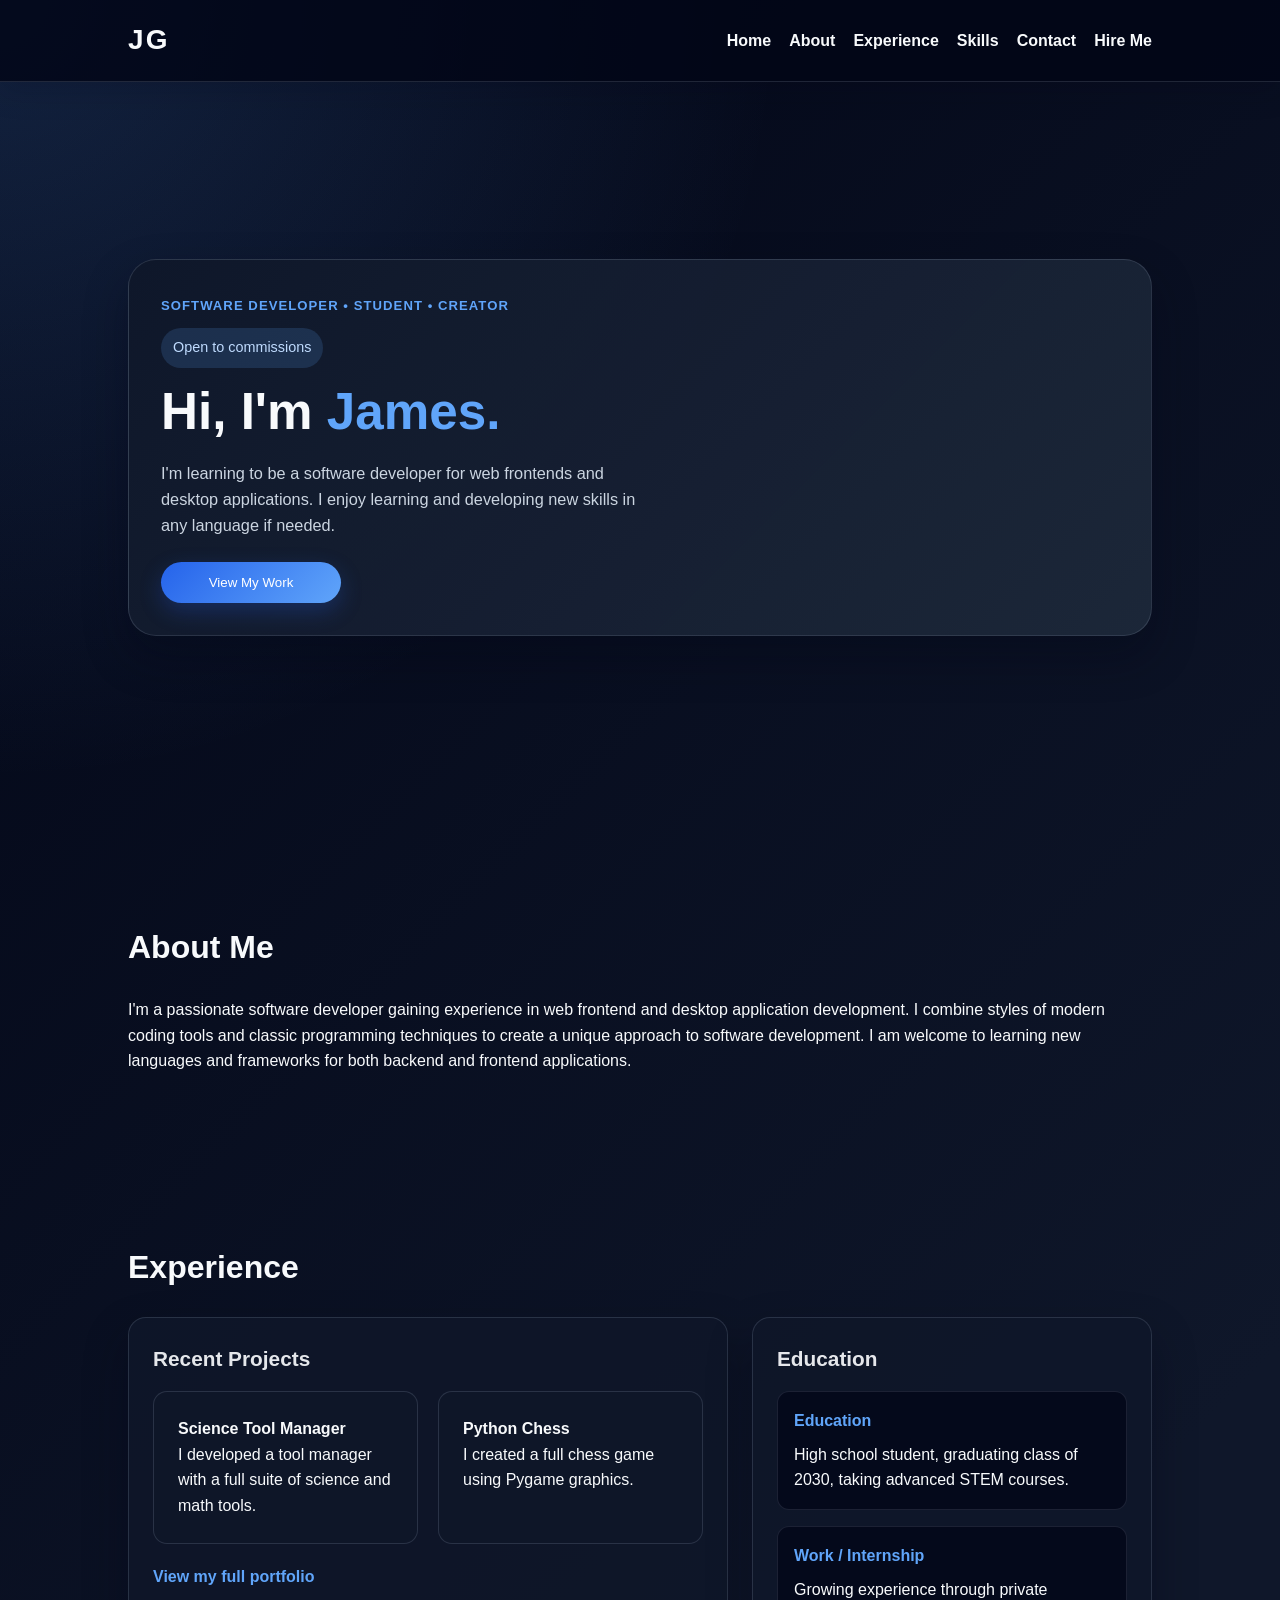
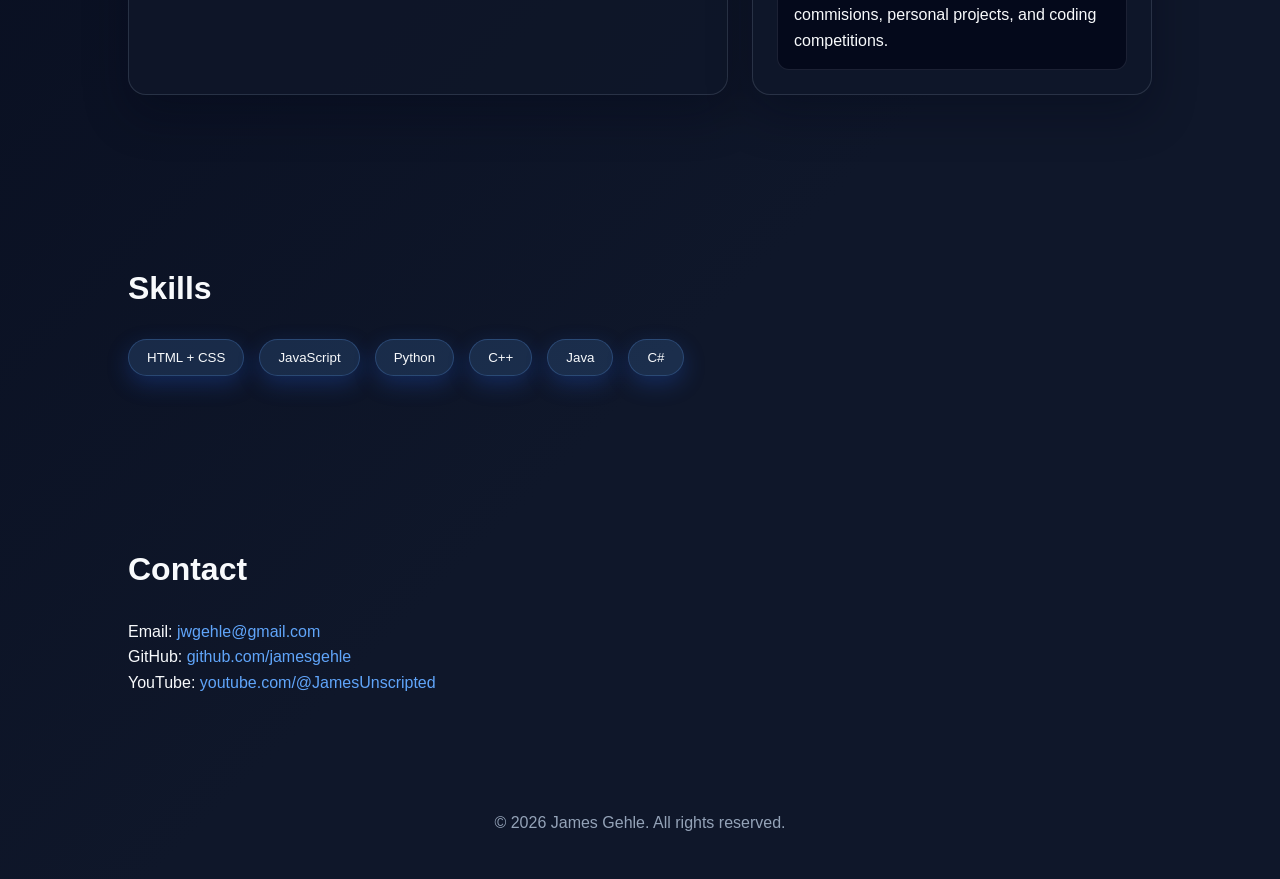
==== index.html @ cc87b3a0 "Fix HTML formatting and structure" ====
<!DOCTYPE html>
<html lang="en">
<head>
    <meta charset="UTF-8">
    <meta name="viewport" content="width=device-width, initial-scale=1.0">
    <title>James | Portfolio</title>

    <link rel="stylesheet" href="style.css">
    <script src="script.js" defer></script>
</head>
<body id="top">

<header>
    <span class="logo">JG</span>

    <nav>
        <a href="index.html#top" class="nav-btn">Home</a>
        <a href="#about"><strong>About</strong></a>
        <a href="#experience"><strong>Experience</strong></a>
        <a href="#skills"><strong>Skills</strong></a>
        <a href="#contact"><strong>Contact</strong></a>
        <a href="hire.html" class="nav-btn">Hire Me</a>
    </nav>
</header>

<section class="hero">
    <div class="hero-content">
        <div class="hero-copy">
            <p class="tag">Software Developer • Student • Creator</p>
            <div class="hero-badge">Open to commissions</div>

            <h1>
                Hi, I'm <span>James.</span>
            </h1>

            <p class="description">
                I'm learning to be a software developer for web frontends and desktop applications. I enjoy learning and developing new skills in any language if needed.
            </p>

            <button id="ctaButton" class="primary-btn">View My Work</button>
        </div>
    </div>
</section>

<section id="about" class="section">
    <h2>About Me</h2>

    <p>
        I'm a passionate software developer gaining experience in web frontend and desktop application development. I combine styles of modern coding tools and classic programming techniques to create a unique approach to software development. I am welcome to learning new languages and frameworks for both backend and frontend applications. 
    </p>
</section>

<section id="experience" class="section">
    <h2>Experience</h2>

    <div class="experience-layout">
        <div class="experience-column">
            <h3>Recent Projects</h3>

            <div class="cards">
                
                <div class="card">
                    <h4>Science Tool Manager</h4>
                    <p>I developed a tool manager with a full suite of science and math tools.</p>
                </div>

                <div class="card">
                    <h4>Python Chess</h4>
                    <p>I created a full chess game using Pygame graphics.</p>
                </div>
            </div>

            <a class="portfolio-link" href="resume.html">View my full portfolio</a>
        </div>

        <div class="experience-column">
            <h3>Education</h3>

            <div class="experience-list">
                <div class="experience-item">
                    <h4>Education</h4>
                    <p>High school student, graduating class of 2030, taking advanced STEM courses.</p>
                </div>

                <div class="experience-item">
                    <h4>Work / Internship</h4>
                    <p>Growing experience through private commisions, personal projects, and coding competitions.</p>
                </div>
            </div>
        </div>
    </div>
</section>

<section id="skills" class="section">
    <h2>Skills</h2>

    <div class="skills">
        <button class="skill-chip" type="button">HTML + CSS</button>
        <button class="skill-chip" type="button">JavaScript</button>
        <button class="skill-chip" type="button">Python</button>
        <button class="skill-chip" type="button">C++</button>
        <button class="skill-chip" type="button">Java</button>
        <button class="skill-chip" type="button">C#</button>
    </div>
</section>

<section id="contact" class="section">
    <h2>Contact</h2>

    <p>Email: <a href="mailto:jwgehle@gmail.com" target="_blank" rel="noopener noreferrer">jwgehle@gmail.com</a></p>
    <p>GitHub: <a href="https://github.com/jamesgehle" target="_blank" rel="noopener noreferrer">github.com/jamesgehle</a></p>
    <p>YouTube: <a href="https://www.youtube.com/@JamesInProgress" target="_blank" rel="noopener noreferrer">youtube.com/@JamesUnscripted</a></p>
</section>

<footer>
    <p>© 2026 James Gehle. All rights reserved.</p>
</footer>

</body>
</html>
---- style.css ----
:root {
    --bg: #020617;
    --panel: rgba(15, 23, 42, 0.9);
    --panel-strong: #111827;
    --border: rgba(148, 163, 184, 0.2);
    --text: #f8fafc;
    --muted: #cbd5e1;
    --accent: #60a5fa;
    --accent-strong: #2563eb;
    --accent-soft: rgba(96, 165, 250, 0.16);
    --shadow: 0 20px 45px rgba(2, 6, 23, 0.32);
}

* {
    margin: 0;
    padding: 0;
    box-sizing: border-box;
}

html {
    scroll-behavior: smooth;
}

body {
    font-family: Arial, Helvetica, sans-serif;
    background:
        radial-gradient(circle at top left, rgba(96, 165, 250, 0.18), transparent 28%),
        linear-gradient(135deg, var(--bg), #0f172a 70%);
    color: var(--text);
    line-height: 1.6;
    opacity: 0;
    animation: fadeInPage 0.6s ease forwards;
}

body.page-transitioning {
    overflow: hidden;
}

.page-overlay {
    position: fixed;
    inset: 0;
    background: #020617;
    z-index: 999;
    opacity: 0;
    pointer-events: none;
    transition: opacity 0.35s ease;
}

body.page-transitioning .page-overlay {
    opacity: 1;
    pointer-events: auto;
}

header {
    position: sticky;
    top: 0;
    z-index: 20;
    display: flex;
    justify-content: space-between;
    align-items: center;
    padding: 18px 10%;
    background: rgba(2, 6, 23, 0.82);
    backdrop-filter: blur(14px);
    border-bottom: 1px solid var(--border);
    box-shadow: 0 10px 30px rgba(2, 6, 23, 0.16);
}

.logo {
    font-size: 1.75rem;
    font-weight: 700;
    color: var(--text);
    text-decoration: none;
    letter-spacing: 0.08em;
}

nav {
    display: flex;
    gap: 18px;
    flex-wrap: wrap;
}

nav a,
nav a:link,
nav a:visited,
nav a:hover,
nav a:focus,
nav a:active {
    color: var(--text);
    text-decoration: none;
    transition: color 0.2s ease;
}

nav a:hover,
nav a:focus {
    color: var(--accent);
}

section a,
section a:link,
section a:visited,
section a:hover,
section a:focus,
section a:active {
    color: var(--accent);
    text-decoration: none;
}

nav .nav-btn,
nav .nav-btn:link,
nav .nav-btn:visited,
nav .nav-btn:hover,
nav .nav-btn:focus,
nav .nav-btn:active {
    color: var(--text);
    font-weight: 600;
    text-decoration: none;
}

.hero {
    min-height: 84vh;
    display: flex;
    align-items: center;
    padding: 48px 10% 72px;
}

.hero-content {
    display: grid;
    grid-template-columns: 1.1fr 0.9fr;
    gap: 42px;
    align-items: center;
    width: 100%;
    padding: 32px;
    background: linear-gradient(135deg, rgba(15, 23, 42, 0.95), rgba(30, 41, 59, 0.92));
    border: 1px solid var(--border);
    border-radius: 28px;
    box-shadow: var(--shadow);
}

.hero-copy {
    max-width: 650px;
}

.tag {
    display: inline-block;
    color: var(--accent);
    margin-bottom: 12px;
    font-weight: 600;
    letter-spacing: 0.08em;
    text-transform: uppercase;
    font-size: 0.82rem;
}

.hero-badge {
    display: inline-block;
    margin-bottom: 16px;
    padding: 8px 12px;
    border-radius: 999px;
    background: var(--accent-soft);
    color: #bfdbfe;
    font-size: 0.9rem;
}

.hero h1 {
    font-size: clamp(2.4rem, 4vw, 4rem);
    line-height: 1.1;
    margin-bottom: 14px;
}

.hero h1 span {
    color: var(--accent);
}

.description {
    max-width: 600px;
    margin: 20px 0 24px;
    color: var(--muted);
    font-size: 1.02rem;
}

.hero-image {
    display: flex;
    justify-content: center;
}

.hero-image img {
    width: min(100%, 360px);
    border-radius: 24px;
    object-fit: cover;
    box-shadow: 0 20px 40px rgba(2, 6, 23, 0.3);
    border: 1px solid rgba(255, 255, 255, 0.12);
}

button,
.primary-btn {
    width: 180px;
    padding: 13px 16px;
    border: none;
    border-radius: 999px;
    background: linear-gradient(135deg, var(--accent-strong), var(--accent));
    color: white;
    cursor: pointer;
    transition: transform 0.2s ease, box-shadow 0.2s ease;
    box-shadow: 0 8px 22px rgba(37, 99, 235, 0.26);
}

button:hover,
.primary-btn:hover {
    transform: translateY(-2px);
    box-shadow: 0 12px 28px rgba(37, 99, 235, 0.35);
}

.section {
    padding: 84px 10%;
}

.section h2 {
    margin-bottom: 24px;
    font-size: 2rem;
}

.section h3 {
    margin-bottom: 16px;
    font-size: 1.3rem;
    color: #e5e7eb;
}

.experience-layout {
    display: grid;
    grid-template-columns: 1.2fr 0.8fr;
    gap: 24px;
}

.experience-column {
    background: var(--panel);
    padding: 24px;
    border-radius: 18px;
    border: 1px solid var(--border);
    box-shadow: var(--shadow);
}

.experience-list {
    display: flex;
    flex-direction: column;
    gap: 16px;
}

.experience-item {
    background: rgba(2, 6, 23, 0.72);
    padding: 16px;
    border-radius: 12px;
    border: 1px solid rgba(148, 163, 184, 0.16);
}

.experience-item h4 {
    margin-bottom: 8px;
    color: var(--accent);
}

.cards {
    display: grid;
    grid-template-columns: repeat(auto-fit, minmax(240px, 1fr));
    gap: 20px;
}

.portfolio-link {
    display: inline-block;
    margin-top: 20px;
    color: var(--accent);
    text-decoration: none;
    font-weight: 600;
    transition: transform 0.25s ease, color 0.25s ease;
}

.portfolio-link:hover {
    color: #93c5fd;
    transform: translateX(4px);
}

.card {
    background: var(--panel);
    padding: 24px;
    border-radius: 14px;
    border: 1px solid var(--border);
    transition: transform 0.2s ease, border-color 0.2s ease;
}

.card:hover {
    transform: translateY(-6px);
    border-color: rgba(96, 165, 250, 0.45);
}

.skills {
    display: flex;
    flex-wrap: wrap;
    gap: 15px;
}

.skill-chip {
    padding: 10px 18px;
    background: var(--accent-soft);
    border: 1px solid rgba(96, 165, 250, 0.24);
    border-radius: 999px;
    color: var(--text);
    cursor: pointer;
    transition: transform 0.2s ease, background 0.2s ease;
    width: auto;
}

.skill-chip:hover,
.skill-chip:focus {
    background: rgba(96, 165, 250, 0.28);
    transform: translateY(-1px);
    outline: none;
}

.skill-details {
    margin-top: 20px;
    padding: 16px 18px;
    background: var(--panel);
    border: 1px solid var(--border);
    border-radius: 12px;
    color: var(--muted);
    min-height: 70px;
}

footer {
    text-align: center;
    padding: 30px 10% 44px;
    color: #94a3b8;
}

.hire-page {
    padding: 80px 10% 100px;
}

.hire-intro {
    max-width: 700px;
    margin-bottom: 40px;
}

.hire-intro h1 {
    font-size: 2.4rem;
    margin-bottom: 12px;
}

.hire-intro p {
    color: var(--muted);
}

@media (max-width: 900px) {
    .hero-content,
    .experience-layout {
        grid-template-columns: 1fr;
    }

    .hero {
        min-height: auto;
    }
}

@media (max-width: 640px) {
    header {
        padding: 16px 6%;
        gap: 12px;
        flex-direction: column;
        align-items: flex-start;
    }

    nav {
        gap: 12px;
    }

    .hero,
    .section {
        padding-left: 6%;
        padding-right: 6%;
    }

    .hero-content {
        padding: 24px;
    }

    .hero h1 {
        font-size: 2.3rem;
    }

    .section h2 {
        font-size: 1.7rem;
    }

    button,
    .primary-btn {
        width: 100%;
    }
}

.hire-grid {
    display:grid;
    grid-template-columns:1.1fr 0.9fr;
    gap:24px;
    align-items:start;
}

.form-card,
.info-card {
    background:#1f2937;
    padding:28px;
    border-radius:16px;
    border:1px solid #374151;
}

.form-card h2,
.info-card h2 {
    margin-bottom:16px;
    font-size:1.35rem;
}

.form-group {
    display:flex;
    flex-direction:column;
    gap:8px;
    margin-bottom:16px;
}

.form-group label {
    font-weight:600;
    color:#e5e7eb;
}

.form-group input,
.form-group select,
.form-group textarea {
    width:100%;
    padding:12px 14px;
    border:none;
    border-radius:8px;
    background:#111827;
    color:white;
}

.form-group textarea {
    min-height:120px;
    resize:vertical;
}

.submit-btn {
    width:auto;
    padding:12px 20px;
    margin-top:8px;
}

.google-form {
    width:100%;
    min-height:700px;
    border:none;
    border-radius:12px;
    background:white;
}

.form-note {
    margin-top:12px;
    color:#9ca3af;
    font-size:0.95rem;
}

.info-card p,
.info-card li {
    color:#d1d5db;
}

.info-card ul {
    padding-left:20px;
    margin-top:12px;
}

.info-card li {
    margin-bottom:8px;
}

.h4-space {
    height: 0rem;
    margin: 1rem 0;
}

@media (max-width: 768px) {
    .hero-content,
    .experience-layout,
    .hire-grid {
        grid-template-columns:1fr;
    }

    .hero {
        padding-top:40px;
        padding-bottom:40px;
    }
}

@keyframes fadeInPage {
    from {
        opacity:0;
        transform:translateY(8px);
    }
    to {
        opacity:1;
        transform:translateY(0);
    }
}
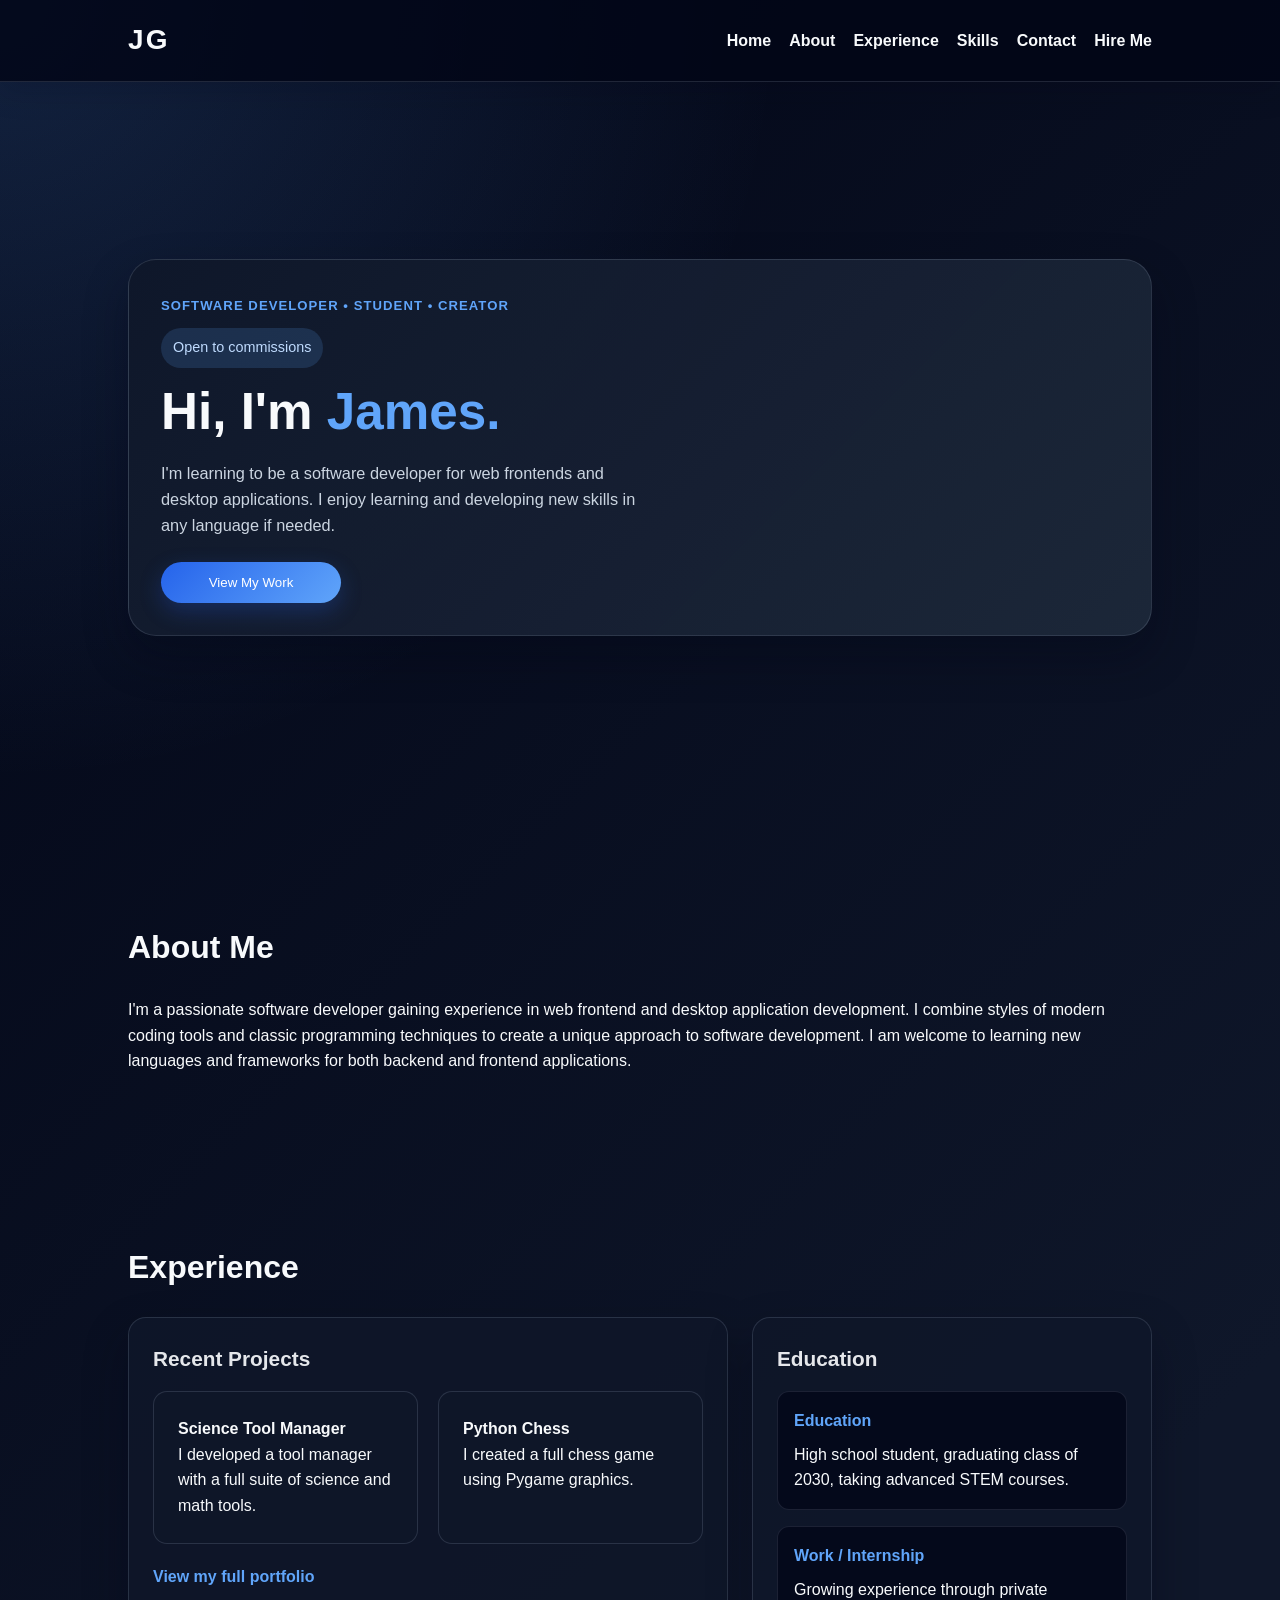
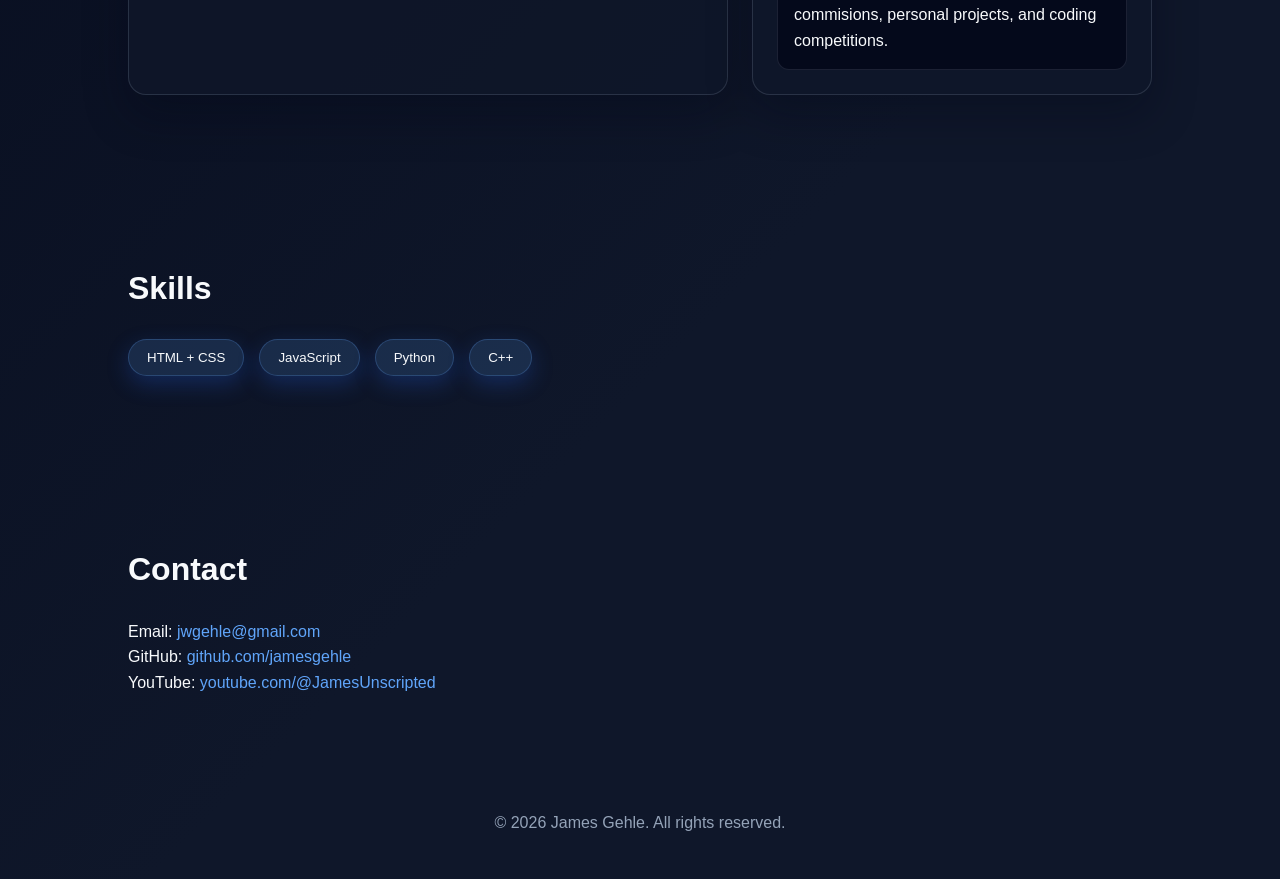
==== commit f301e55b: "Fix HTML formatting and structure" ====
--- a/index.html
+++ b/index.html
@@ -99,8 +99,6 @@
         <button class="skill-chip" type="button">JavaScript</button>
         <button class="skill-chip" type="button">Python</button>
         <button class="skill-chip" type="button">C++</button>
-        <button class="skill-chip" type="button">Java</button>
-        <button class="skill-chip" type="button">C#</button>
     </div>
 </section>
 
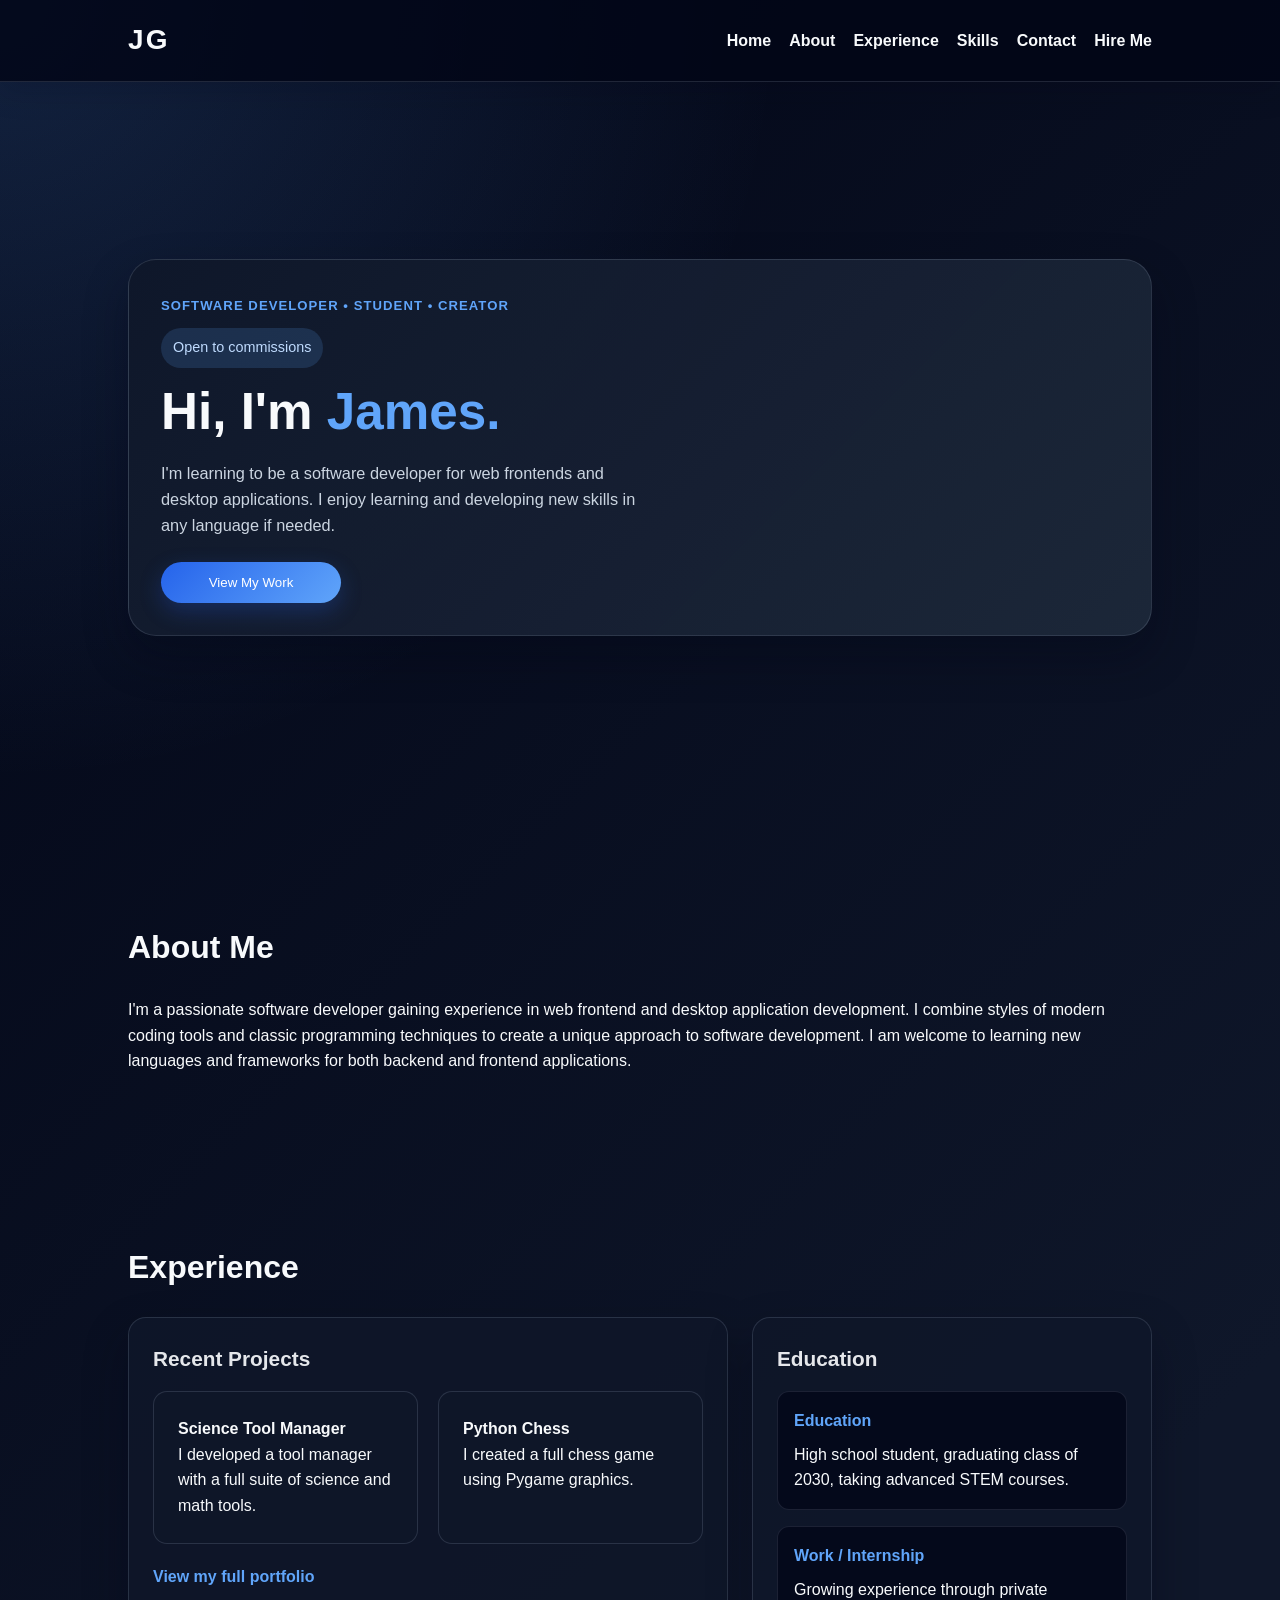
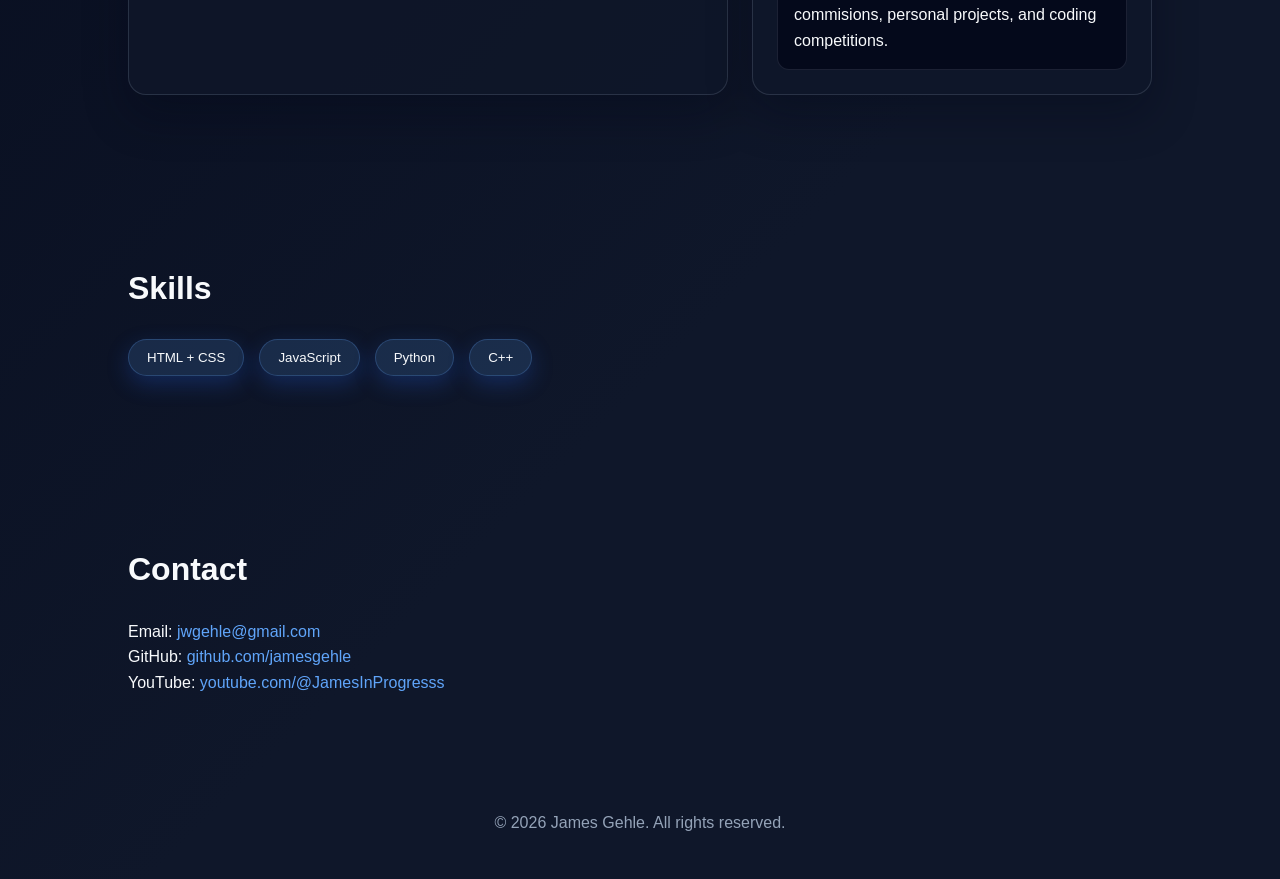
==== commit 95c78fad: "Correct YouTube link and refine content Fixed typos in YouTube link and updated content." ====
--- a/index.html
+++ b/index.html
@@ -107,7 +107,7 @@
 
     <p>Email: <a href="mailto:jwgehle@gmail.com" target="_blank" rel="noopener noreferrer">jwgehle@gmail.com</a></p>
     <p>GitHub: <a href="https://github.com/jamesgehle" target="_blank" rel="noopener noreferrer">github.com/jamesgehle</a></p>
-    <p>YouTube: <a href="https://www.youtube.com/@JamesInProgress" target="_blank" rel="noopener noreferrer">youtube.com/@JamesUnscripted</a></p>
+    <p>YouTube: <a href="https://www.youtube.com/@JamesInProgresss" target="_blank" rel="noopener noreferrer">youtube.com/@JamesInProgresss</a></p>
 </section>
 
 <footer>
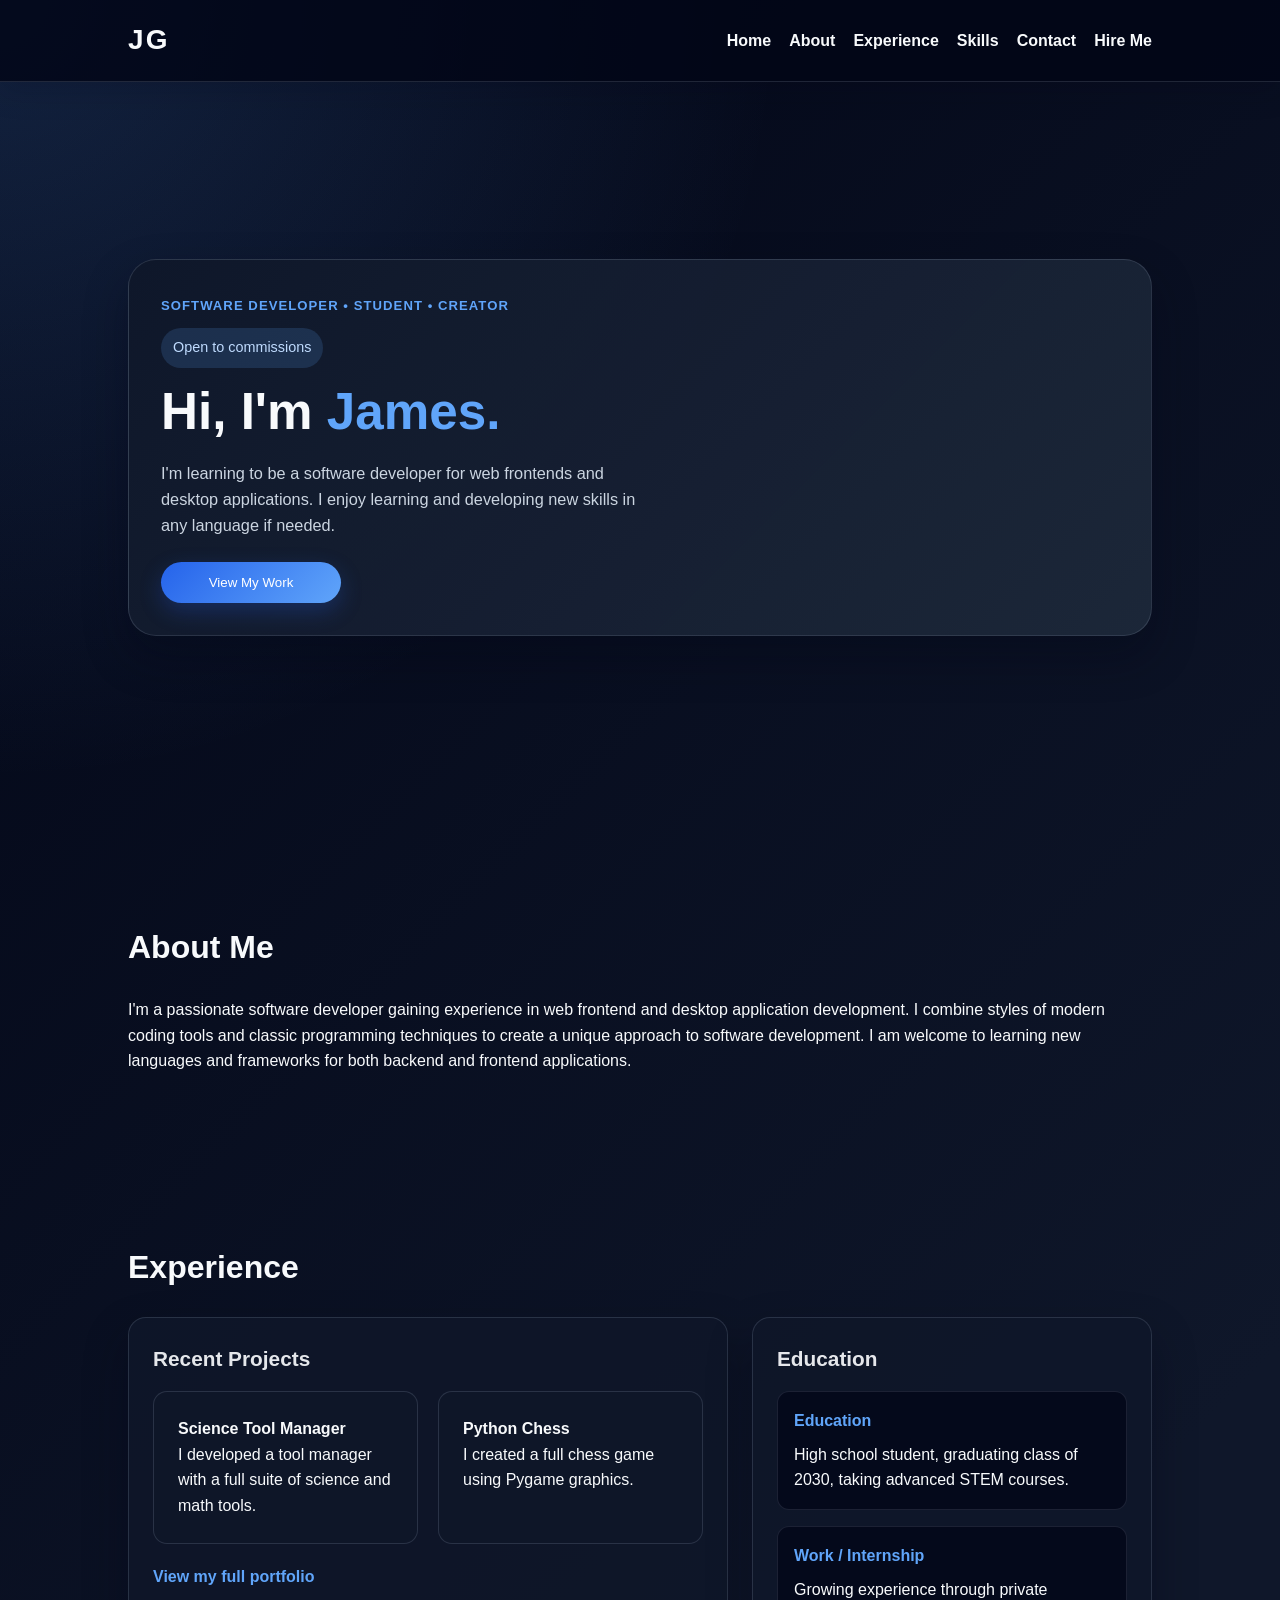
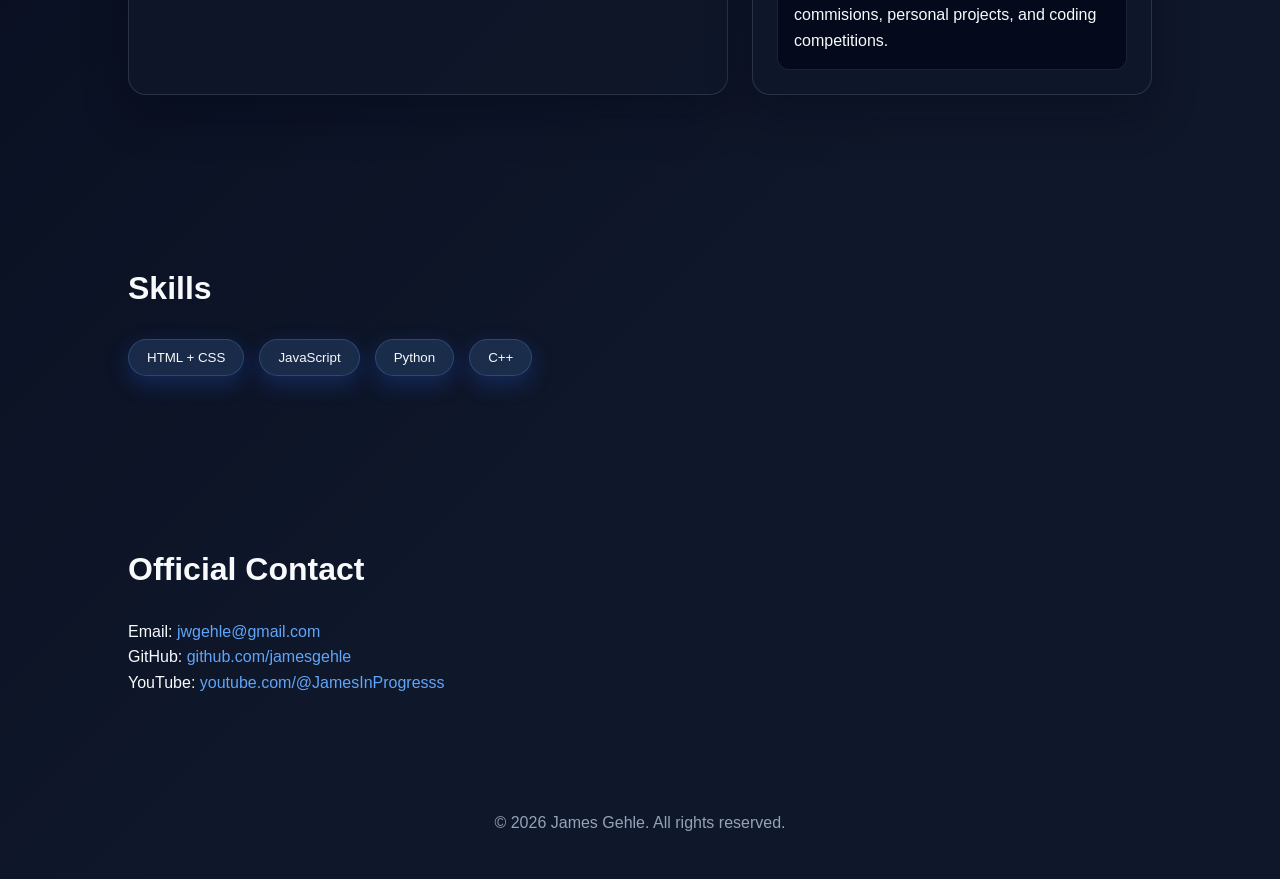
==== commit e1017811: "Modify contact section header to 'Official Contact' Updated the contact section to specify 'Official" ====
--- a/index.html
+++ b/index.html
@@ -103,7 +103,7 @@
 </section>
 
 <section id="contact" class="section">
-    <h2>Contact</h2>
+    <h2>Official Contact</h2>
 
     <p>Email: <a href="mailto:jwgehle@gmail.com" target="_blank" rel="noopener noreferrer">jwgehle@gmail.com</a></p>
     <p>GitHub: <a href="https://github.com/jamesgehle" target="_blank" rel="noopener noreferrer">github.com/jamesgehle</a></p>
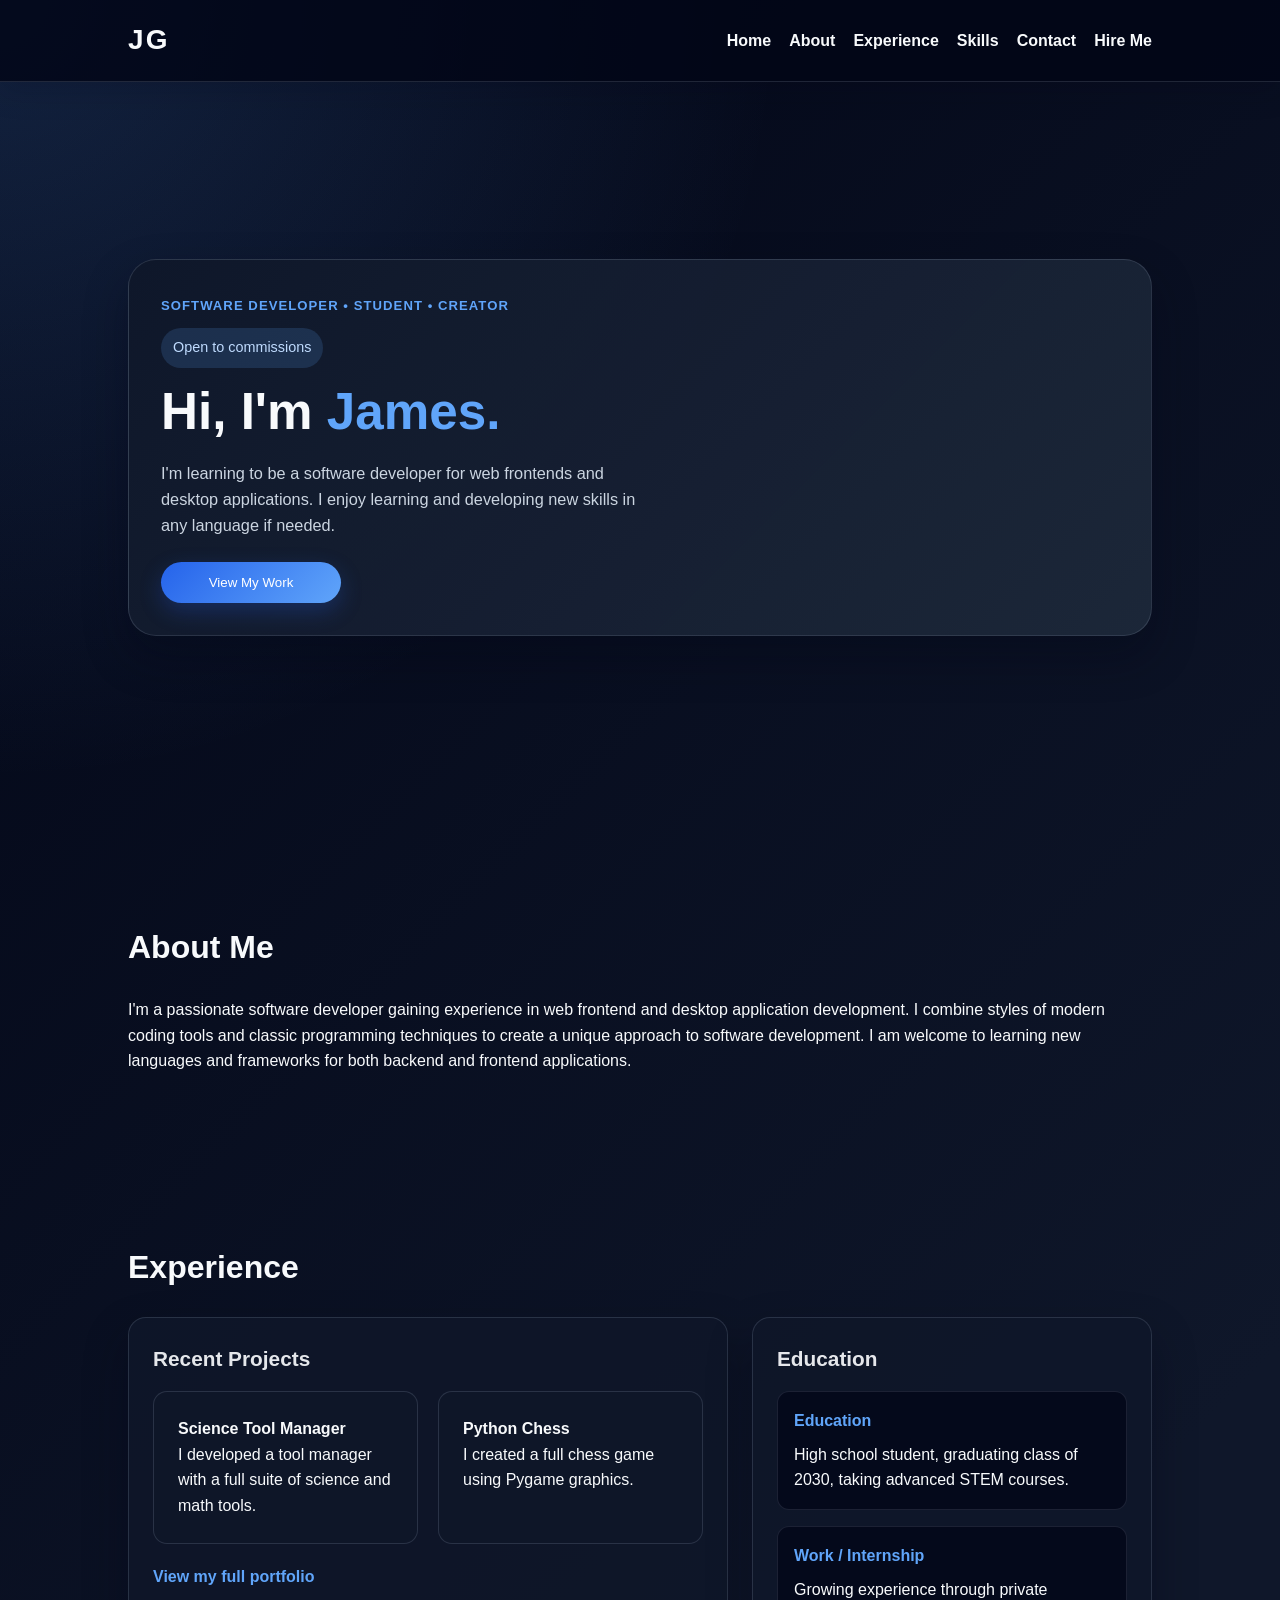
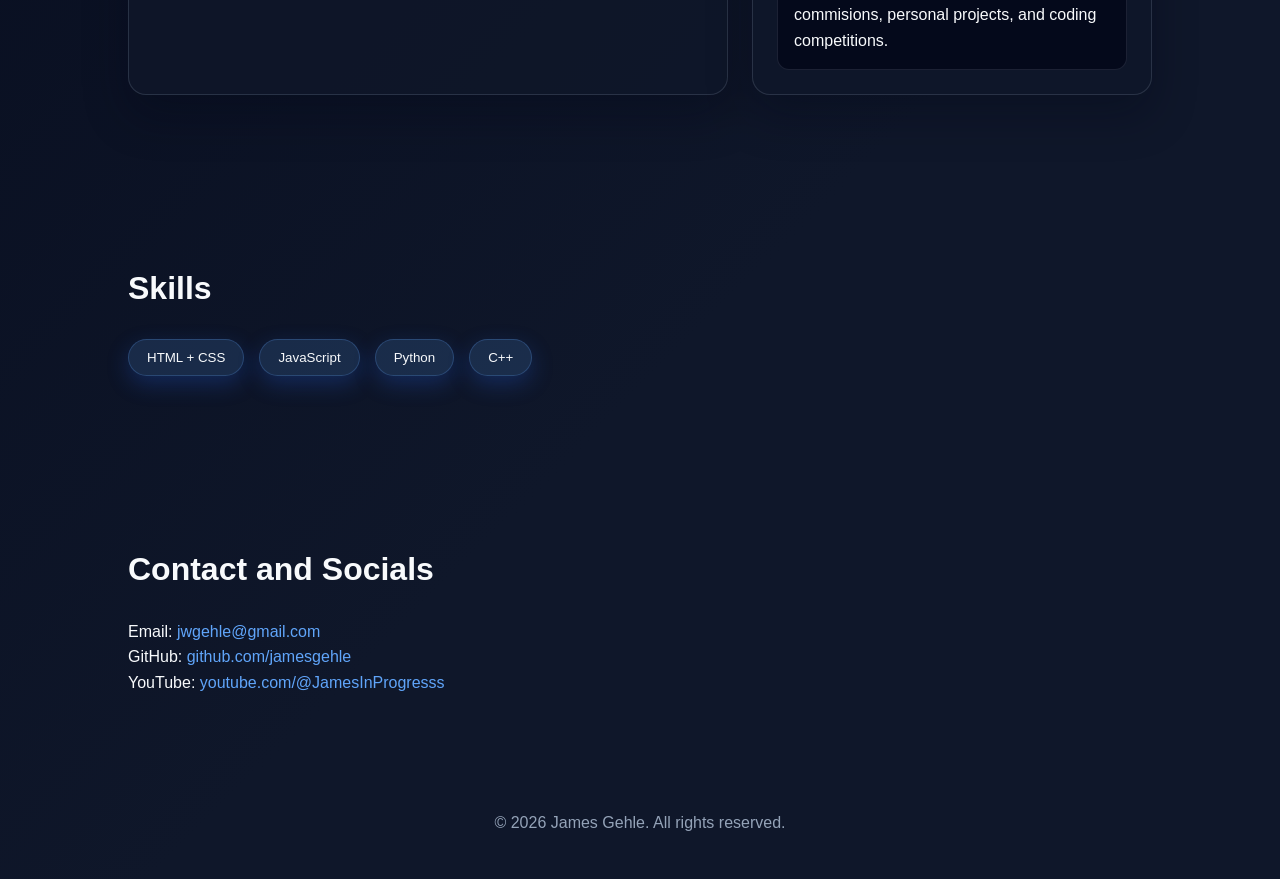
==== commit 264d9c18: "Modify contact section and add social links Updated contact section to include social media links." ====
--- a/index.html
+++ b/index.html
@@ -103,7 +103,7 @@
 </section>
 
 <section id="contact" class="section">
-    <h2>Official Contact</h2>
+    <h2>Contact and Socials</h2>
 
     <p>Email: <a href="mailto:jwgehle@gmail.com" target="_blank" rel="noopener noreferrer">jwgehle@gmail.com</a></p>
     <p>GitHub: <a href="https://github.com/jamesgehle" target="_blank" rel="noopener noreferrer">github.com/jamesgehle</a></p>
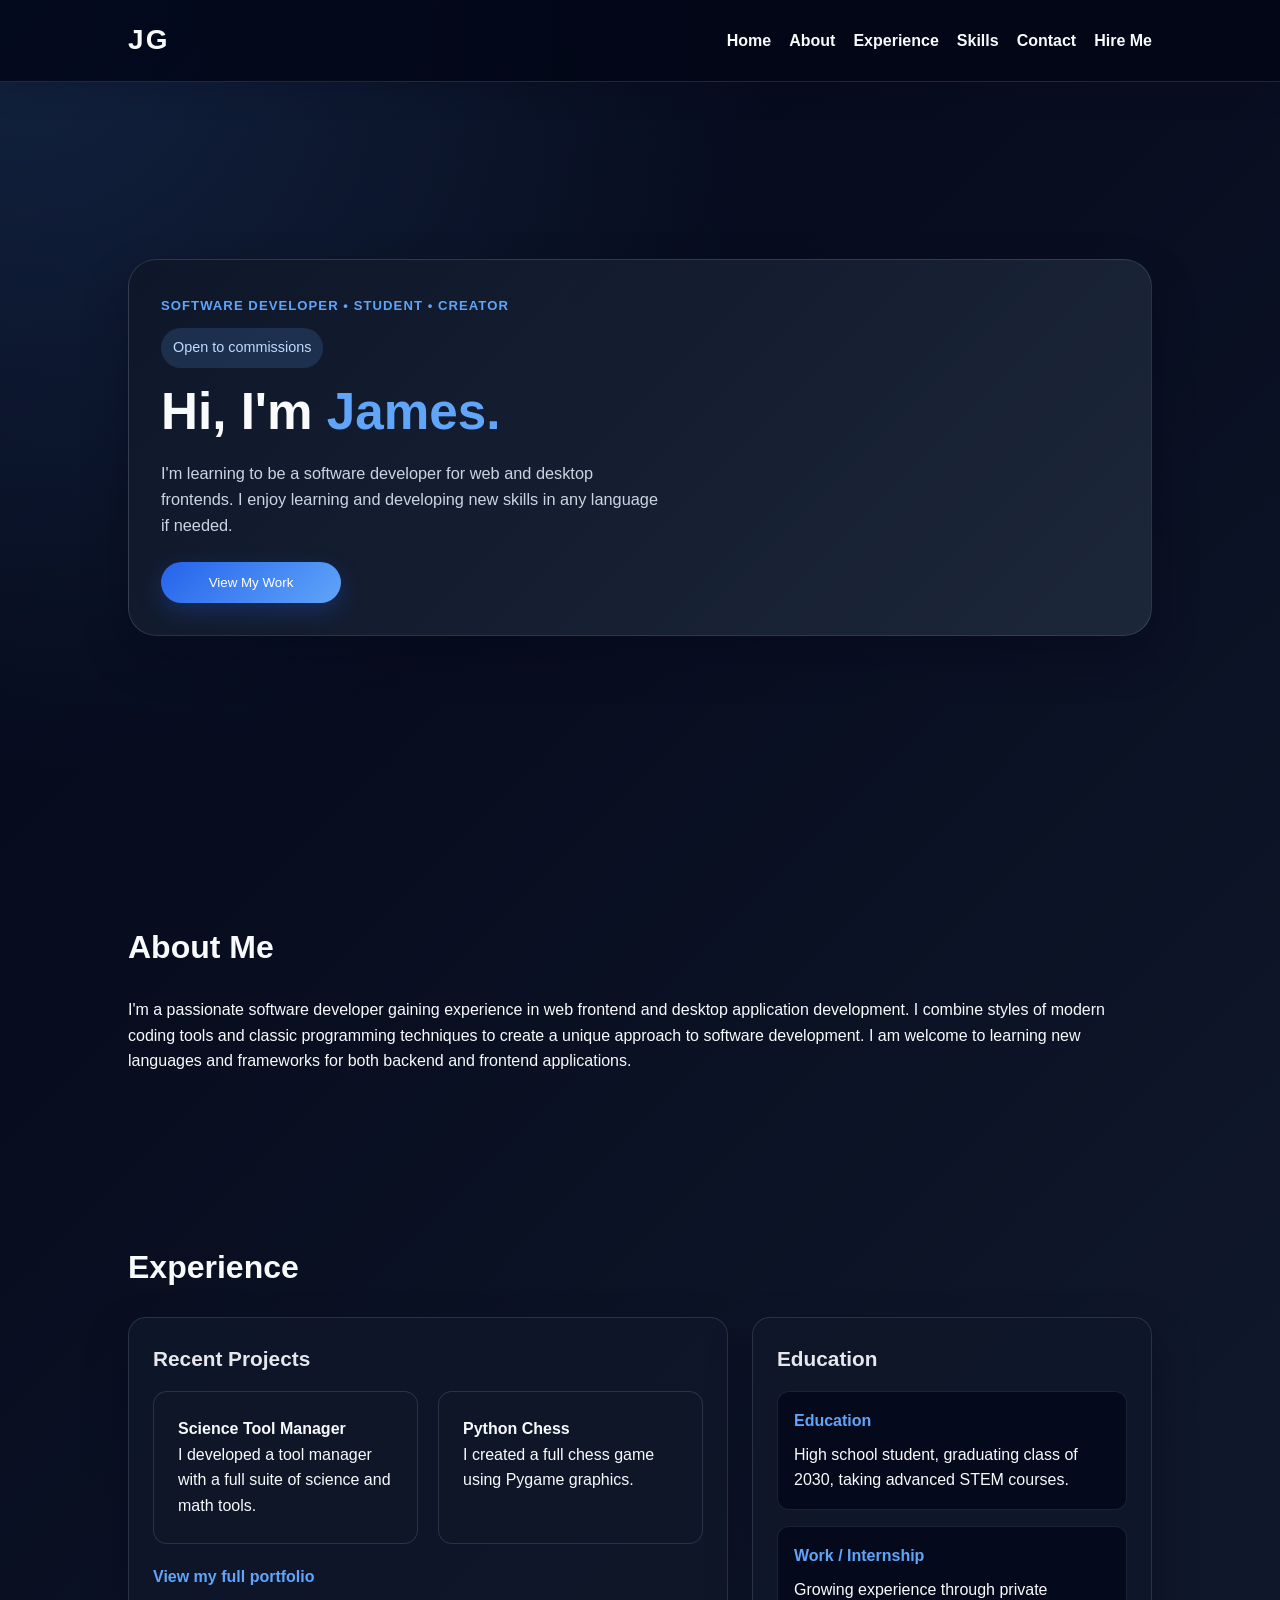
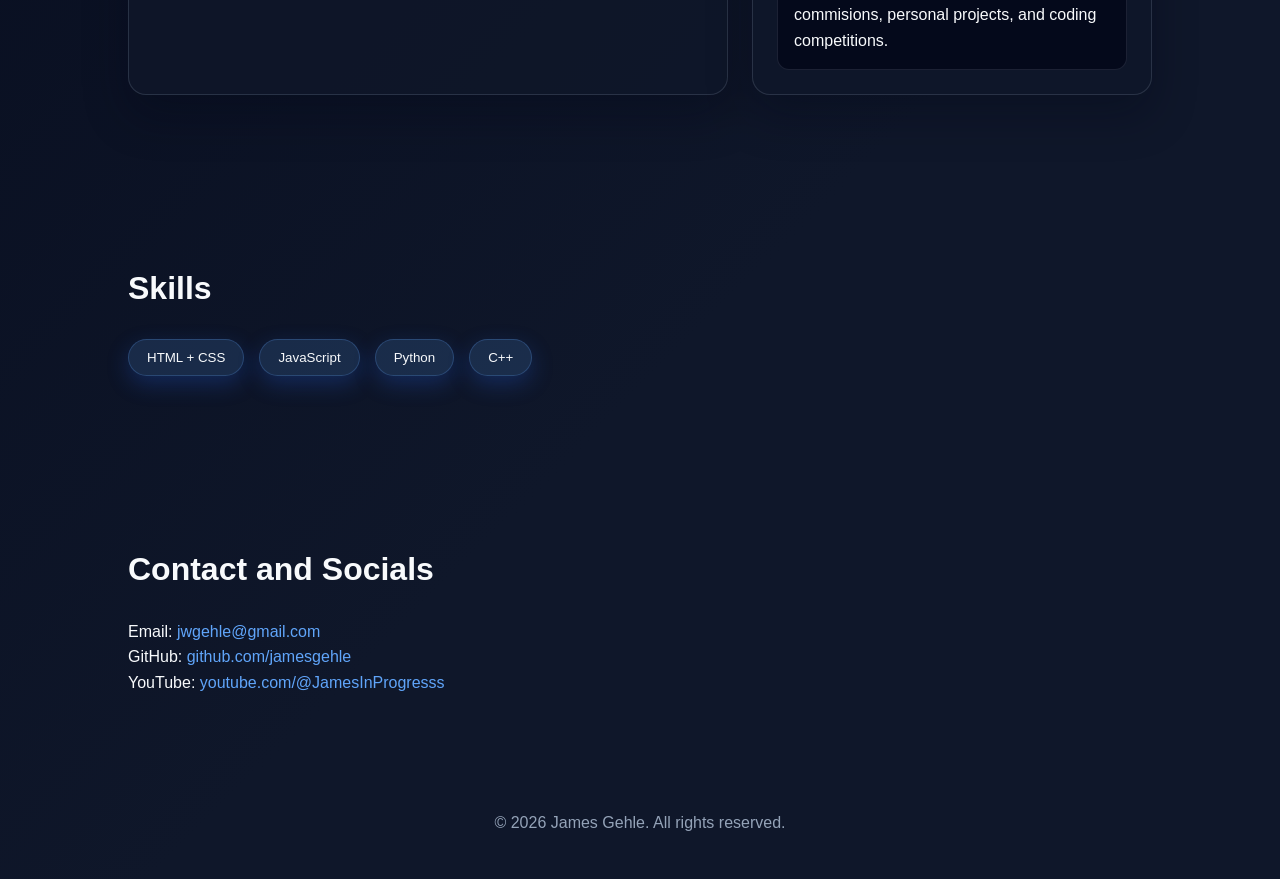
==== commit 24d49c03: "Revise portfolio webpage structure and content Updated the content and structure of the portfolio we" ====
--- a/index.html
+++ b/index.html
@@ -34,7 +34,7 @@
             </h1>
 
             <p class="description">
-                I'm learning to be a software developer for web frontends and desktop applications. I enjoy learning and developing new skills in any language if needed.
+                I'm learning to be a software developer for  web and desktop frontends. I enjoy learning and developing new skills in any language if needed.
             </p>
 
             <button id="ctaButton" class="primary-btn">View My Work</button>
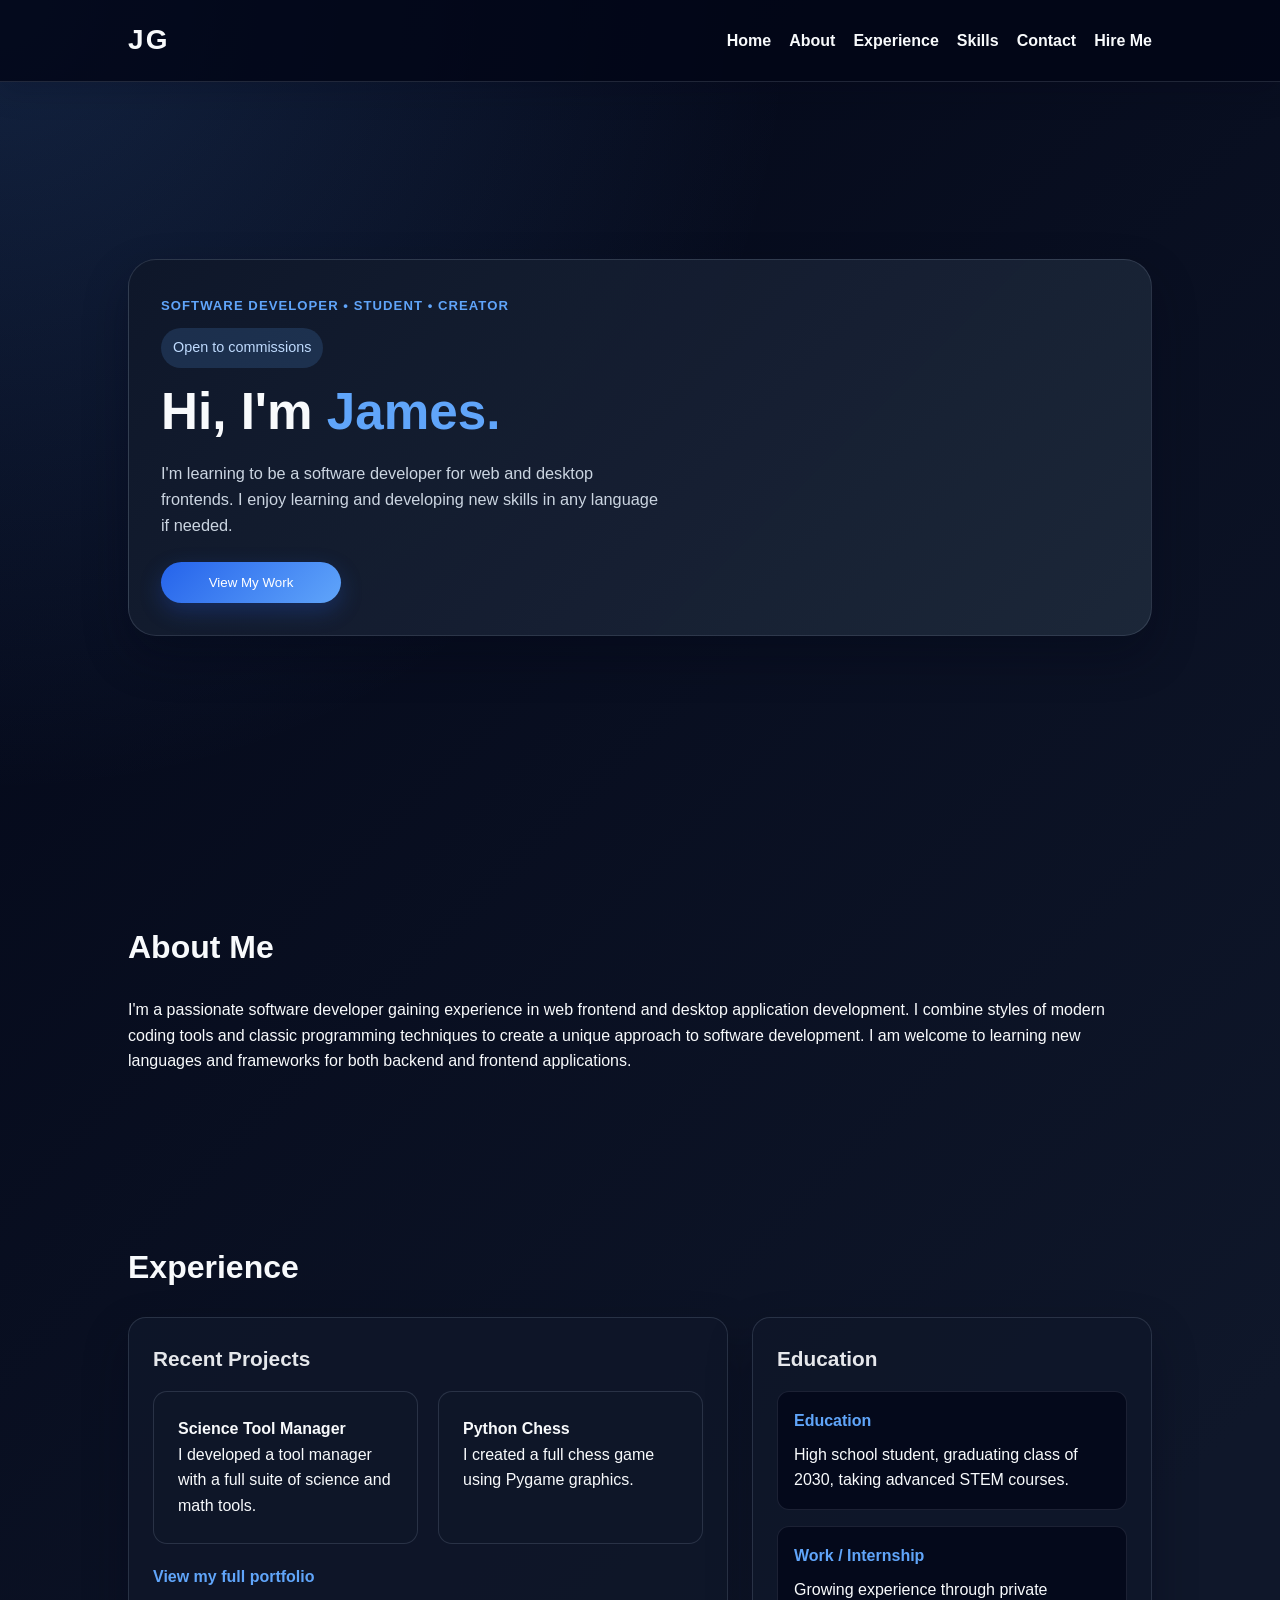
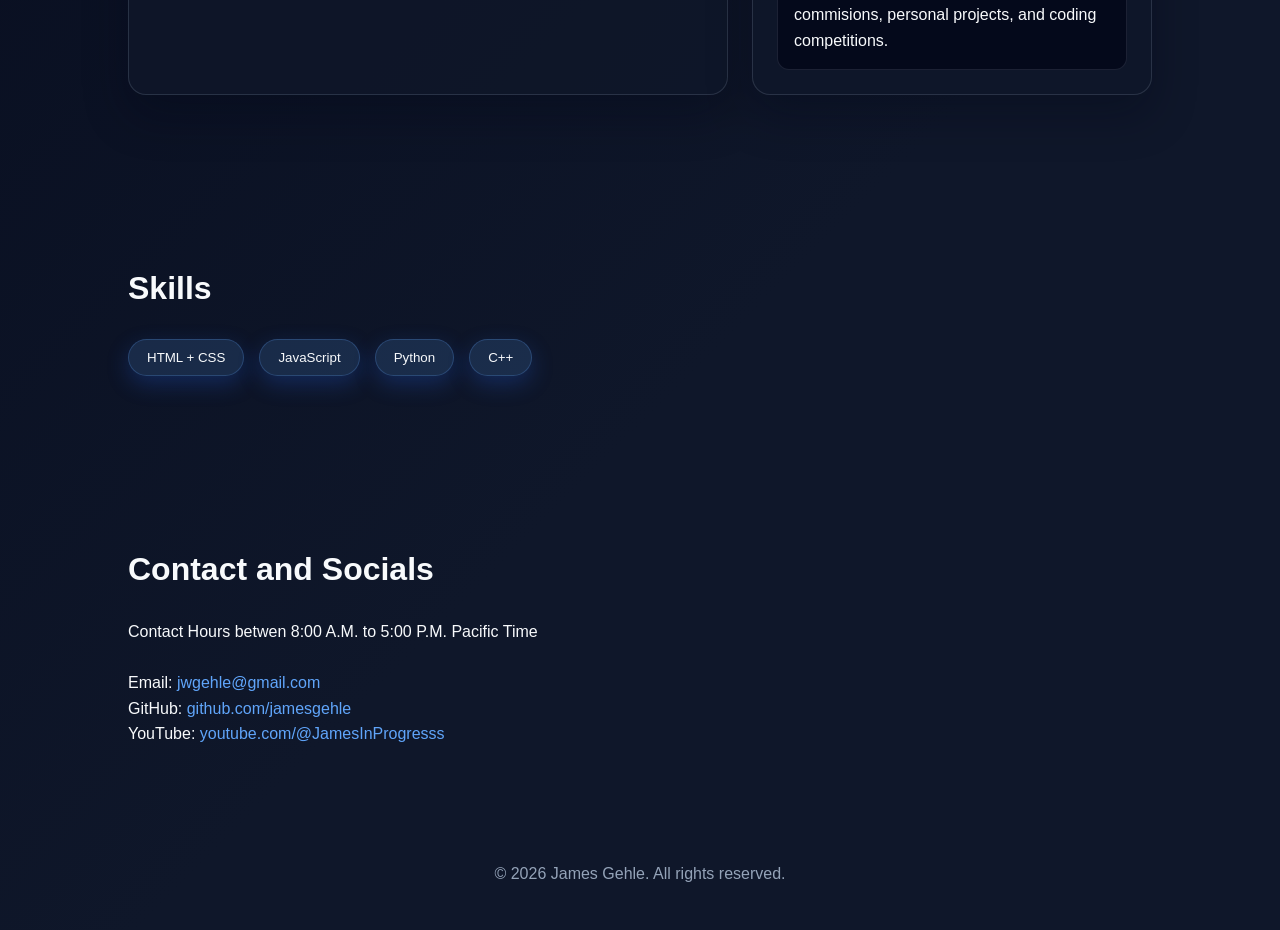
==== commit 61c05064: "Update contact section with hours of availability Added contact hours to the contact section." ====
--- a/index.html
+++ b/index.html
@@ -104,6 +104,8 @@
 
 <section id="contact" class="section">
     <h2>Contact and Socials</h2>
+    <p>Contact Hours betwen 8:00 A.M. to 5:00 P.M. Pacific Time</p>
+    <br>
 
     <p>Email: <a href="mailto:jwgehle@gmail.com" target="_blank" rel="noopener noreferrer">jwgehle@gmail.com</a></p>
     <p>GitHub: <a href="https://github.com/jamesgehle" target="_blank" rel="noopener noreferrer">github.com/jamesgehle</a></p>
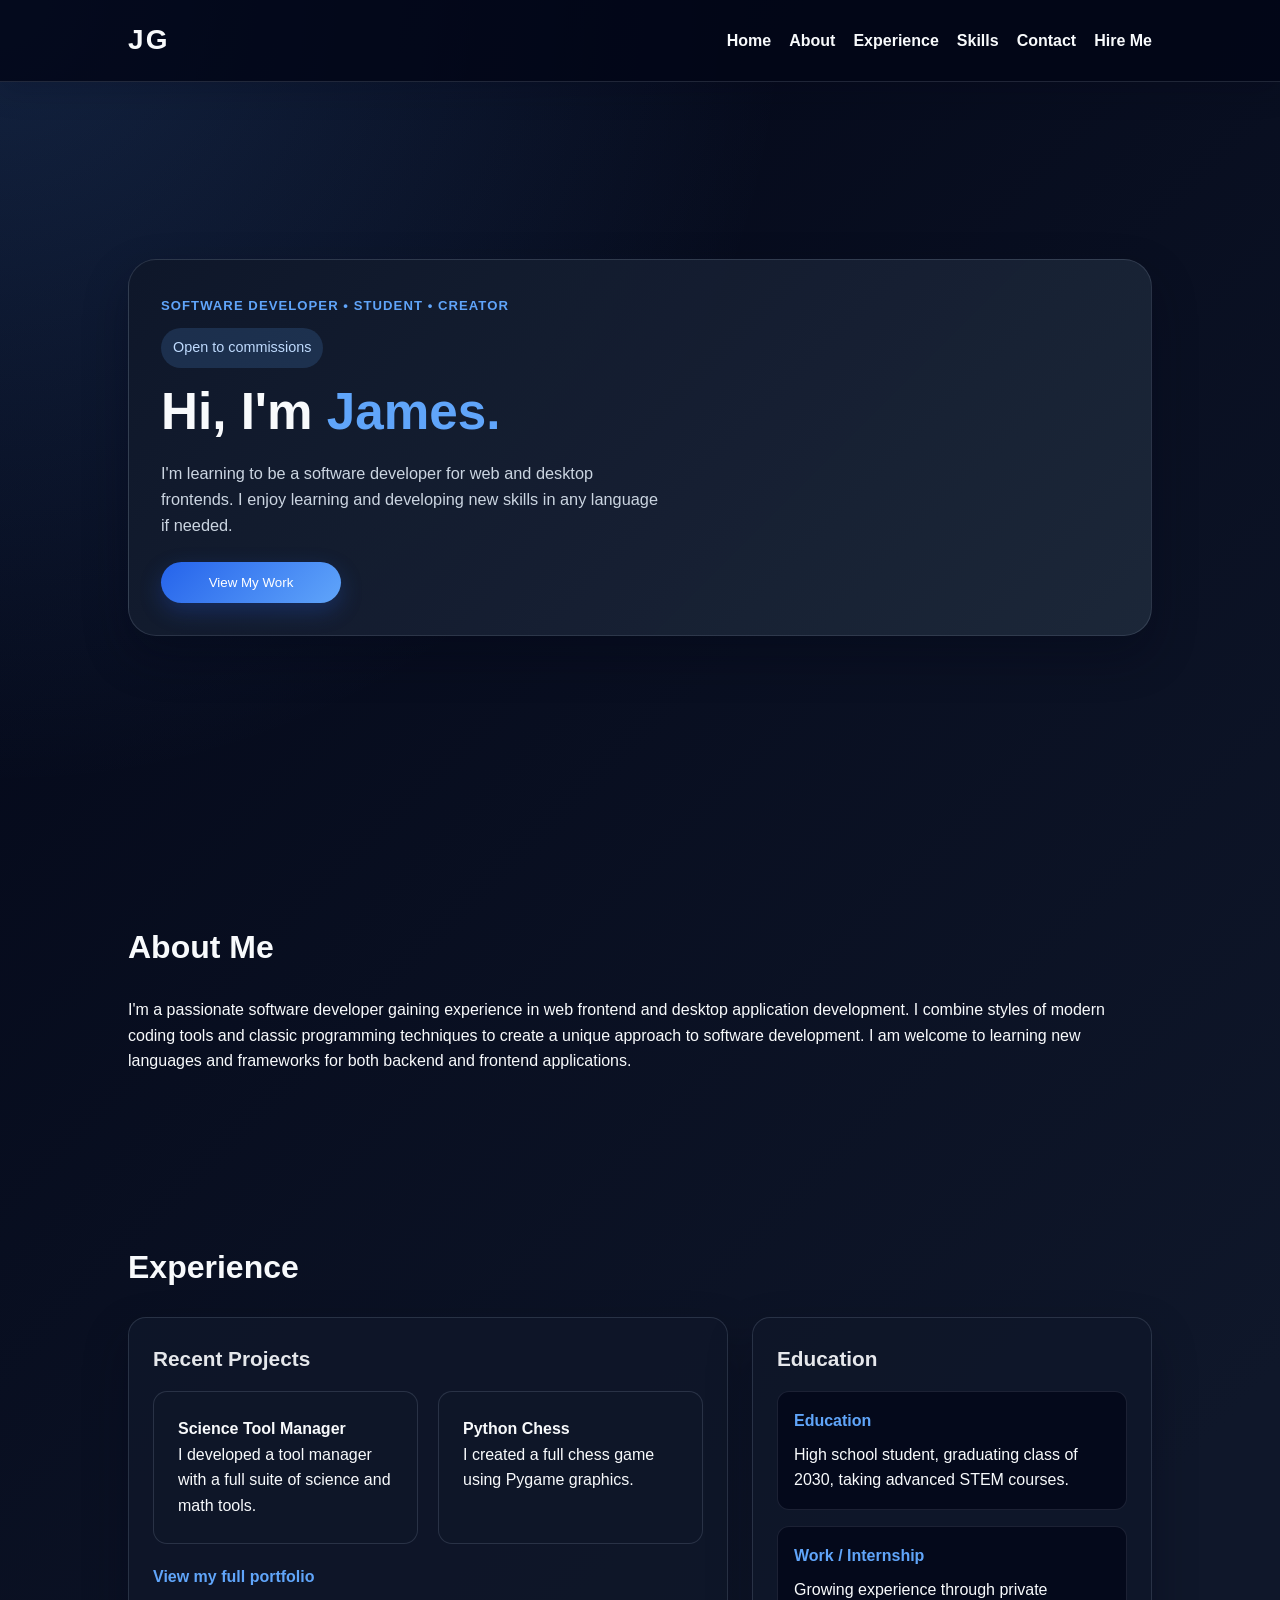
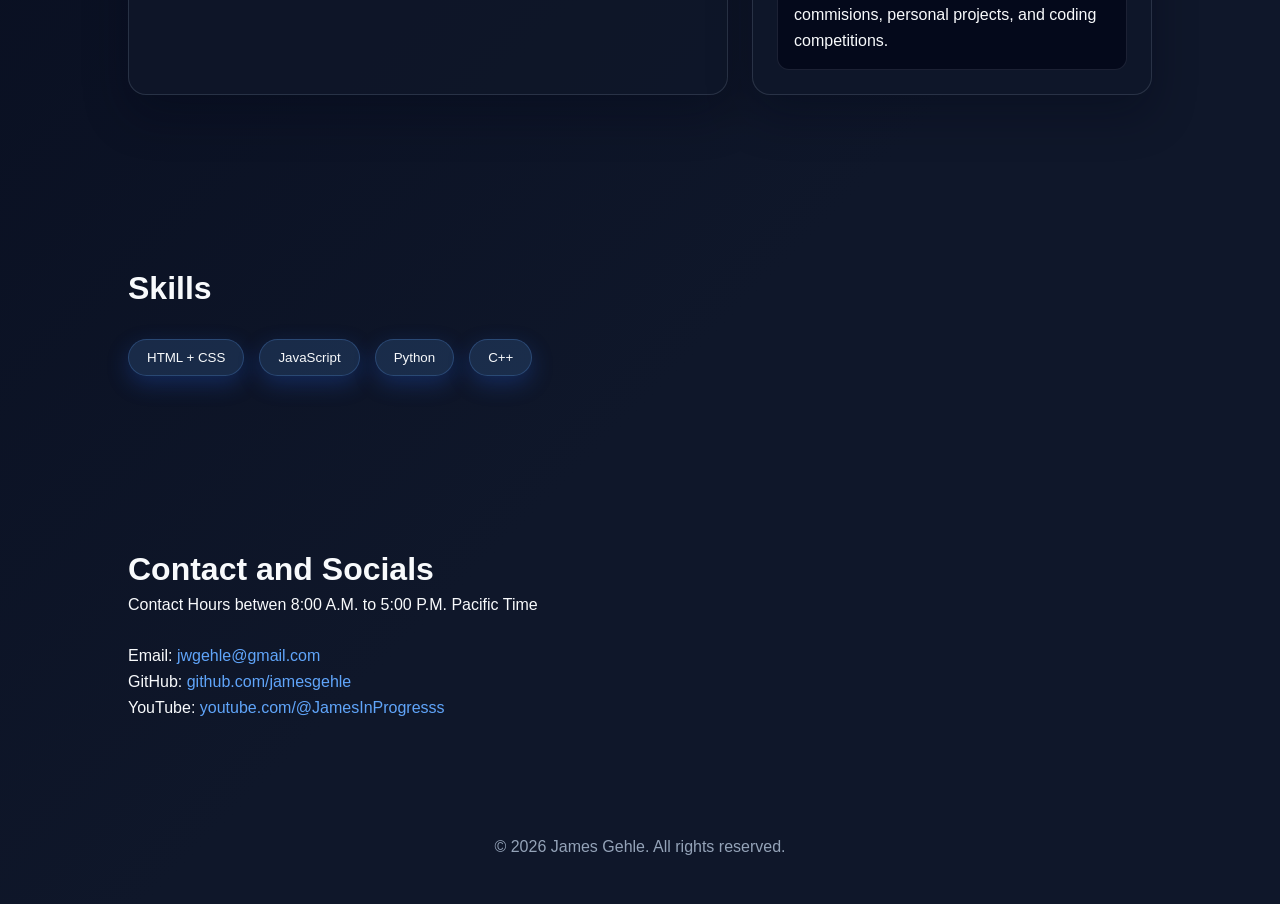
==== commit 174371a3: "Fix HTML formatting issues in index.html" ====
--- a/index.html
+++ b/index.html
@@ -95,15 +95,15 @@
     <h2>Skills</h2>
 
     <div class="skills">
-        <button class="skill-chip" type="button">HTML + CSS</button>
-        <button class="skill-chip" type="button">JavaScript</button>
-        <button class="skill-chip" type="button">Python</button>
-        <button class="skill-chip" type="button">C++</button>
+        <button class="skill-chip">HTML + CSS</button>
+        <button class="skill-chip">JavaScript</button>
+        <button class="skill-chip">Python</button>
+        <button class="skill-chip">C++</button>
     </div>
 </section>
 
 <section id="contact" class="section">
-    <h2>Contact and Socials</h2>
+    <h2 style="margin-bottom: -2.5px;">Contact and Socials</h2>
     <p>Contact Hours betwen 8:00 A.M. to 5:00 P.M. Pacific Time</p>
     <br>
 
